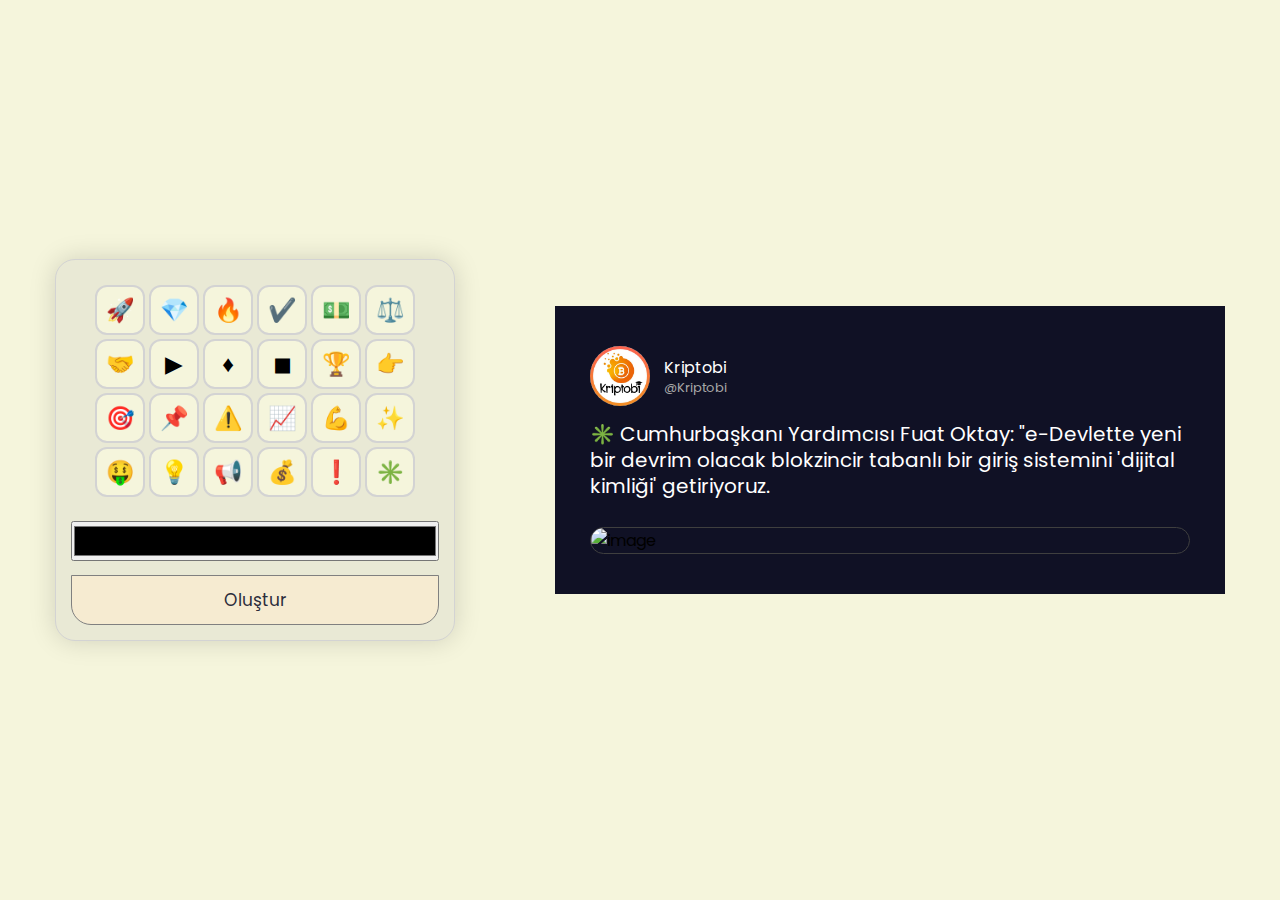
==== index.html @ 552414d1 "Add files via upload" ====
<!DOCTYPE html>
<html lang="tr-TR">
  <head>
        <meta name="viewport" content="width=device-width, initial-scale=1.0">
        <title>Tweet Gönderi Oluşturucu</title>
        <link rel="stylesheet" href="doc/style.css">
        <script src="https://html2canvas.hertzen.com/dist/html2canvas.js"></script>
    </head>
    <body>
        
        <div class="wrapper">
            <div class="left">

                <!--
                    <label id="fileLabel" style="display:none" for="file">Dosya Yükle</label>
                    <textarea id="content" placeholder="İçerik" oninput="changeContent()"></textarea>
                    <div class="themes">
                        <button class="thmBtn" style="--bg: #181c24" onclick="setTheme(this,'#181c24')"></button>
                        <button class="thmBtn active" style="--bg: #101125" onclick="setTheme(this,'#101125')"></button>
                        <button class="thmBtn" style="--bg: #1e2629" onclick="setTheme(this,'#1e2629')"></button>
                        <button class="thmBtn" style="--bg: #101731" onclick="setTheme(this,'#101731')"></button>
                    </div>
                -->

                
                <div class="emojiContainer">
                    <button onclick="addEmoji(this)">🚀</button>
                    <button onclick="addEmoji(this)">💎</button>
                    <button onclick="addEmoji(this)">🔥</button>
                    <button onclick="addEmoji(this)">✔️</button>
                    <button onclick="addEmoji(this)">💵</button>
                    <button onclick="addEmoji(this)">⚖️</button>
                    <button onclick="addEmoji(this)">🤝</button>
                    <button onclick="addEmoji(this)">▶</button>
                    <button onclick="addEmoji(this)">♦</button>
                    <button onclick="addEmoji(this)">◼</button>
                    <button onclick="addEmoji(this)">🏆</button>
                    <button onclick="addEmoji(this)">👉</button>
                    <button onclick="addEmoji(this)">🎯</button>
                    <button onclick="addEmoji(this)">📌</button>
                    <button onclick="addEmoji(this)">⚠️</button>
                    <button onclick="addEmoji(this)">📈</button>
                    <button onclick="addEmoji(this)">💪</button>
                    <button onclick="addEmoji(this)">✨</button>
                    <button onclick="addEmoji(this)">🤑</button>
                    <button onclick="addEmoji(this)">💡</button>
                    <button onclick="addEmoji(this)">📢</button>
                    <button onclick="addEmoji(this)">💰</button>
                    <button onclick="addEmoji(this)">❗</button>
                    <button onclick="addEmoji(this)">✳️</button>
                </div>
                <input type="color" id="textClr" oninput="changeTextColor()" />
                <input type="file" id="file" onChange="changeImage(this)">
                <button id="genrate" onclick="generate()">Oluştur</button>
            </div>

            <div class="right">
                <div class="head">
                    <div class="top">
                        <img src="" id="logo" alt="logo" crossorigin="anonymous">
                        <div>
                            <span>Kriptobi</span>
                            <span>@Kriptobi</span>
                        </div>
                    </div>
                </div>

                <span id="icerik" contenteditable>
                    ✳️ Cumhurbaşkanı Yardımcısı Fuat Oktay: "e-Devlette yeni bir devrim olacak blokzincir tabanlı bir giriş sistemini 'dijital kimliği' getiriyoruz.
                </span>

                <img 
                    src="https://fastly.picsum.photos/id/122/4147/2756.jpg?hmac=-B_1uAvYufznhjeA9xSSAJjqt07XrVzDWCf5VDNX0pQ" 
                    alt="image" 
                    id="image" 
                    crossorigin="anonymous"
                    onclick="file.click()"
                />

            </div>
        </div>



        <script src="doc/script.js"></script>
    </body>
</html>
---- doc/style.css ----
@import url('https://fonts.googleapis.com/css2?family=Poppins:wght@400;500;600;700;800;900;1000&display=swap');
*{box-sizing: border-box; font-family: 'Poppins',sans-serif; padding: 0; margin: 0;}
:root{--theme: #101125;}
body{
    background: beige;
    display: flex;
    justify-content: center;
    align-items: center;
    height: 100vh;
    width: 100vw;
}

.wrapper{
    display: flex;
    justify-content: center;
    align-items: center;
    width: 100%;
    height: 100%;
    gap: 100px;
}

.left{
    display: flex;
    flex-direction: column;
    gap: 14px;
    width: 400px;
    padding: 15px 15px;
    background: #e9e9d5;
    border: 1px solid lightgray;
    border-radius: 20px;
    box-shadow: 0 0 27px rgba(0, 0, 0, 0.15);
}

.left textarea{
    padding: 15px;
    resize: none;
    background-color: rgba(255, 235, 205, 0.568);
    outline: none;
    transition: 0.25s ease;
    color: #2f2a38;
    border-radius: 20px 20px 0 0;
    height: 200px;
    width: 100%;
}

.left #file{display: none;}

.left #fileLabel{
    width: 100%;
    height: 50px;
    background: rgba(255, 235, 205, 0.568);
    color: #2c2d3b;
    cursor: pointer;
    display: flex;
    justify-content: center;
    align-items: center;
    border-radius: 20px;
    border: 1px solid gray;
    transition: 0.25s ease;
}
.left #fileLabel:hover{
    background: rgba(0, 0, 0, 0.025);
}

.left .themes{
    display: flex;
    flex-direction: row;
    gap: 10px;
    width: 100%;
    position: relative;
}
.themes::before{
    content: "Tema";
    position: absolute;
    top: -8px;
    left: 0; right: 0;
    margin: auto;
    color: #575757;
    font-size: 15px;
}

.thmBtn{
    margin-top: 20px;
    width: 92.5px;
    height: 45px;
    border-radius: 35px;
    transition: 0.25s ease;
    background: var(--bg);
    cursor: pointer;
}

.active{outline: 2px solid red;}

.left #genrate{
    width: 100%;
    height: 50px;
    background: rgba(255, 235, 205, 0.568);
    color: #2c2d3b;
    border-radius: 0 0 20px 20px;
    border: 1px solid gray;
    transition: 0.25s ease;
    cursor: pointer;
    font-size: 17px;
    font-weight: 400;
}
.left #genrate:hover{
    background: rgba(0, 0, 0, 0.025);
}

.left input[type="color"]{
    width: 100%;
    height: 40px;
}

.emojiContainer{
    display: flex;
    width: 100%;
    padding: 10px;
    gap: 4px;
    justify-content: center;
    align-items: center;
    flex-wrap: wrap;
}
.emojiContainer button{
    border: 2px solid lightgray;
    width: 50px;
    height: 50px;
    border-radius: 12px;
    outline: none;
    cursor: pointer;
    transition: 0.2s;
    font-size: 23px;
    background: beige;
}
.emojiContainer button:hover{
    background: #f0f0db;
}





.right{
    min-width: 670px;
    max-width: 670px;/*
    min-height: 670px;
    max-height: 670px;*/
    background-color: var(--theme);
    padding: 40px 35px;
    display: flex;
    flex-direction: column;
    gap: 15px;
    justify-content: center;
    align-items: center;
}

.head{
    width: 100%;
}

.top{
    float: left;
    display: flex;
    flex-direction: row;
    gap: 14px;
    justify-content: center;
    align-items: center;
}
.top div{
    display: flex;
    flex-direction: column;
    gap: 0;
    color: #fff;
}
.top div span:nth-child(2){
    color: #a8a8a8;
    font-size: 13px;
    margin-top: -2px;
}

#logo{
    border-radius: 50%;
    width: 60px;
    height: 60px;
}

#icerik{
    color: #ffffff;
    font-size: 1.25rem;
    line-height: 1.625rem;
    float: left;
    width: 100%;
    left: 0;
    text-align: left;
    outline: none;
}

#image{
    max-height: 350px;
    width: 600px;
    border-radius: 20px;
    border: 1px solid #3f3f3f;
    margin-top: 13px;
    cursor: pointer;
}




/* during sc*/

.wrapper .right-sc{/*
    min-height: 1080px;
    max-height: 1080px;*/
    min-width: 1080px;
    max-width: 1080px;
    padding: 50px 58px;
    gap: 25px;
}

.wrapper .right-sc .top{
    gap: 20px;
    scale: 1.15;
}

.wrapper .right-sc .top div{
    font-size: 28px;
}
.wrapper .right-sc .top div span:nth-child(2){
    font-size: 19px;
    margin-top: -3px;
}

.wrapper .right-sc #logo{
    width: 96px;
    height: 96px;
}

.wrapper .right-sc #icerik{
    font-size: 42px; /*31px*/
    line-height: 49px; /*41px*/
    margin-top: 10px;
}

.wrapper .right-sc #image{
    margin-top: 25px;
    max-height: 610px;
    width: 970px;
}


@media screen and (max-width: 700px) {
    .wrapper{
        flex-direction: column;
        justify-content: flex-start;
        gap: 40px;
        padding: 10px 7px 0 7px;
    }

    .left{
        width: 100%;
    }
    .right{
        min-width: 100%;
        max-width: 100%;
    }
    .right #image{
        width: 100%;
    }
}
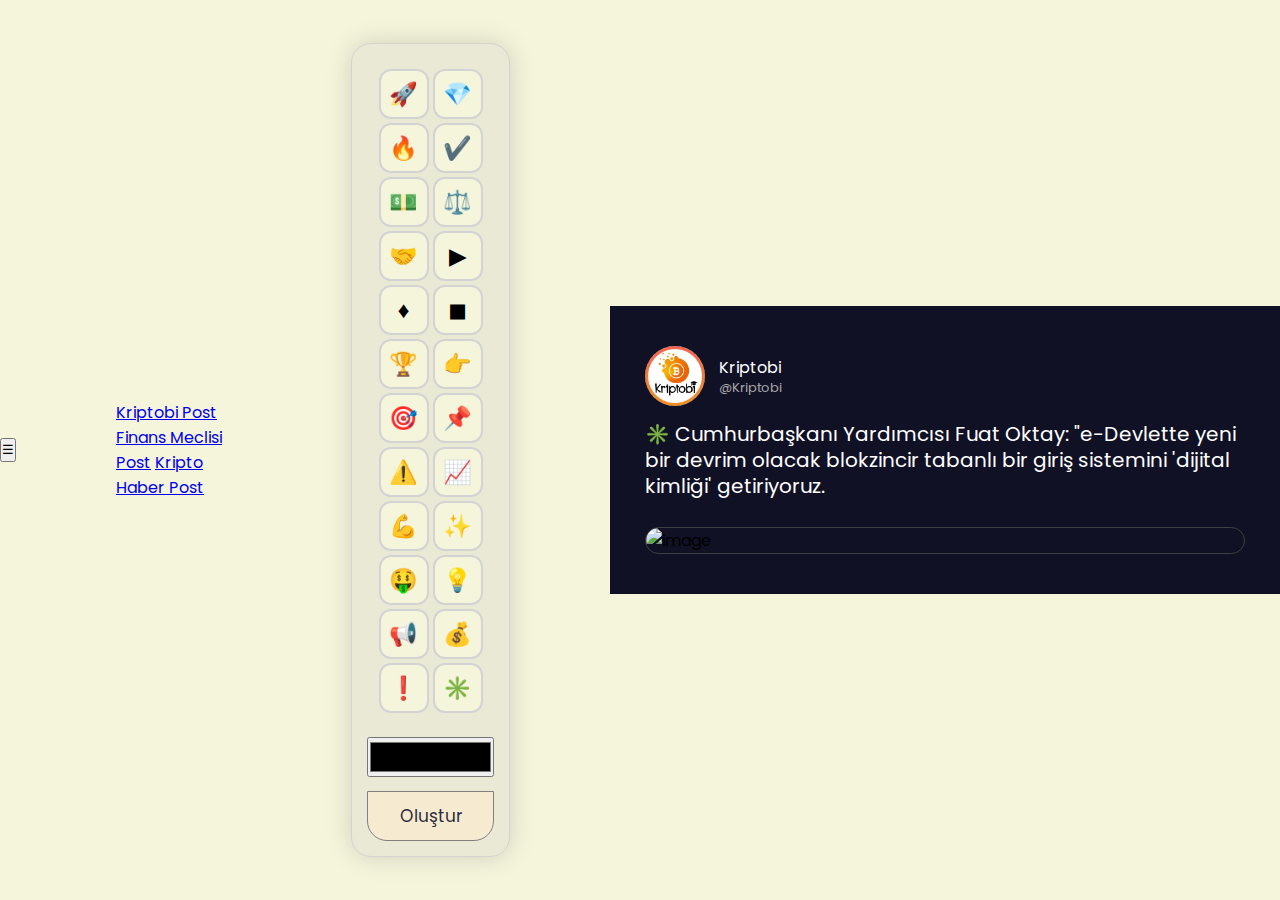
==== commit a64762d1: "Adding Navbar" ====
--- a/index.html
+++ b/index.html
@@ -9,19 +9,20 @@
     <body>
         
         <div class="wrapper">
+            
+            <button 
+                class="nav-toggle" 
+                onclick="toggleNavBar()"
+            >
+                ☰
+            </button>
+            <div class="navbar">
+                <a href="#" class="current-link">Kriptobi Post</a>
+                <a href="./fm-clone/">Finans Meclisi Post</a>
+                <a href="./kh-clone/">Kripto Haber Post</a>
+            </div>
+
             <div class="left">
-
-                <!--
-                    <label id="fileLabel" style="display:none" for="file">Dosya Yükle</label>
-                    <textarea id="content" placeholder="İçerik" oninput="changeContent()"></textarea>
-                    <div class="themes">
-                        <button class="thmBtn" style="--bg: #181c24" onclick="setTheme(this,'#181c24')"></button>
-                        <button class="thmBtn active" style="--bg: #101125" onclick="setTheme(this,'#101125')"></button>
-                        <button class="thmBtn" style="--bg: #1e2629" onclick="setTheme(this,'#1e2629')"></button>
-                        <button class="thmBtn" style="--bg: #101731" onclick="setTheme(this,'#101731')"></button>
-                    </div>
-                -->
-
                 
                 <div class="emojiContainer">
                     <button onclick="addEmoji(this)">🚀</button>
@@ -84,4 +85,4 @@
 
         <script src="doc/script.js"></script>
     </body>
-</html>+</html>
--- a/doc/style.css
+++ b/doc/style.css
@@ -267,4 +267,4 @@
     .right #image{
         width: 100%;
     }
-}+}
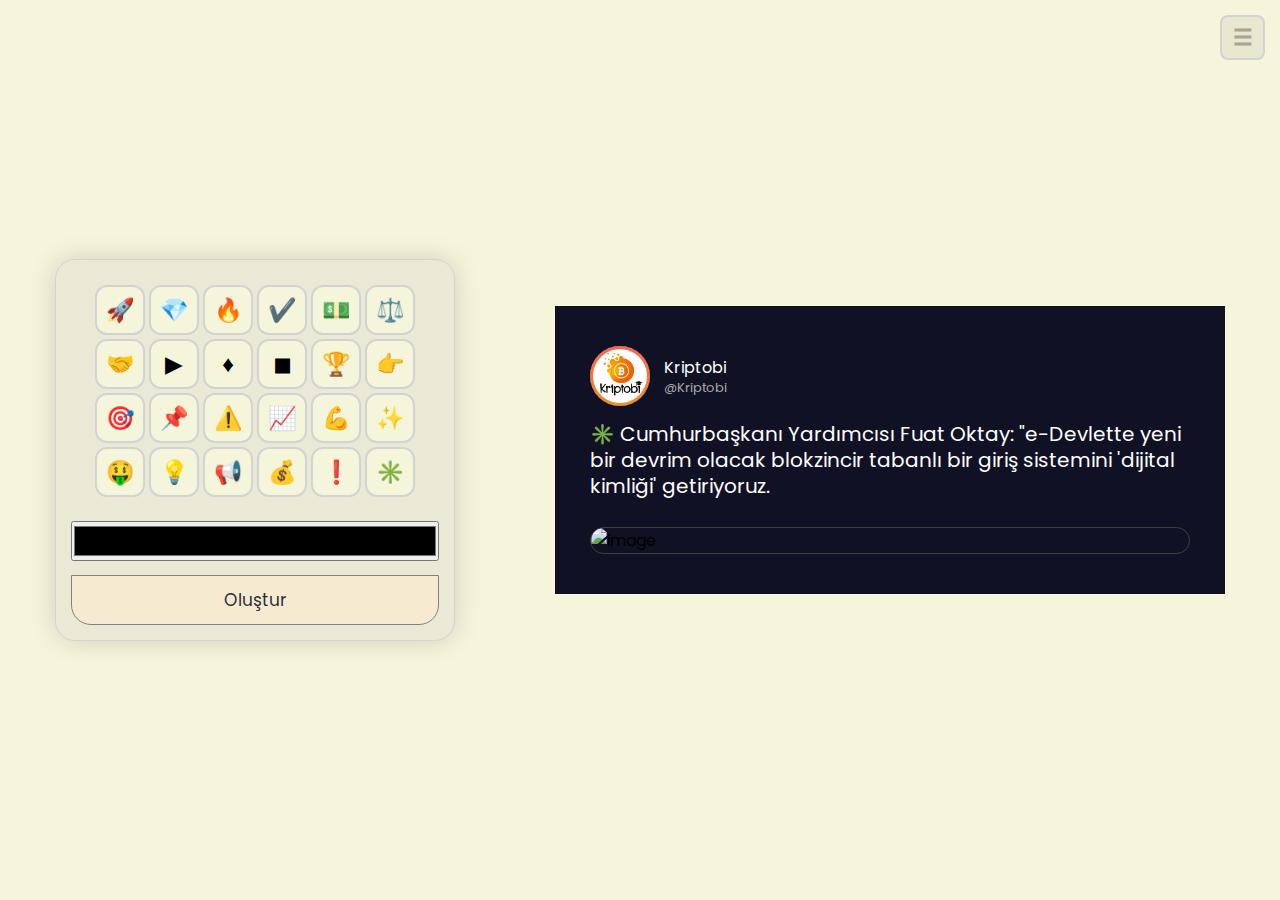
==== commit 795fef82: "Updated Project" ====
--- a/index.html
+++ b/index.html
@@ -23,6 +23,19 @@
             </div>
 
             <div class="left">
+
+                <!--
+                    <label id="fileLabel" style="display:none" for="file">Dosya Yükle</label>
+                    <textarea id="content" placeholder="İçerik" oninput="changeContent()"></textarea>
+                    <div class="themes">
+                        <button class="thmBtn" style="--bg: #181c24" onclick="setTheme(this,'#181c24')"></button>
+                        <button class="thmBtn active" style="--bg: #101125" onclick="setTheme(this,'#101125')"></button>
+                        <button class="thmBtn" style="--bg: #1e2629" onclick="setTheme(this,'#1e2629')"></button>
+                        <button class="thmBtn" style="--bg: #101731" onclick="setTheme(this,'#101731')"></button>
+                    </div>
+                -->
+
+
                 
                 <div class="emojiContainer">
                     <button onclick="addEmoji(this)">🚀</button>
@@ -83,6 +96,7 @@
 
 
 
+        <script src="doc/commonScript.js"></script>
         <script src="doc/script.js"></script>
     </body>
-</html>
+</html>--- a/doc/style.css
+++ b/doc/style.css
@@ -14,6 +14,7 @@
     display: flex;
     justify-content: center;
     align-items: center;
+    position: relative;
     width: 100%;
     height: 100%;
     gap: 100px;
@@ -29,6 +30,53 @@
     border: 1px solid lightgray;
     border-radius: 20px;
     box-shadow: 0 0 27px rgba(0, 0, 0, 0.15);
+}
+
+
+.nav-toggle{
+    position: absolute;
+    right: 15px;
+    top: 15px;
+    margin: auto;
+    width: 45px;
+    height: 45px;
+    font-size: 22px;
+    font-weight: bold;
+    border-radius: 8px;
+    border: 2px solid lightgray;
+    cursor: pointer;
+    background: rgba(0, 0, 0, 0.05);
+    color: #aca394;
+    z-index: 9;
+}
+.navbar{
+    position: absolute;
+    left: 0; top: 0;
+    transform: translateX(-100%);
+    width: 275px;
+    height: 100vh;
+    transition: 0.2s ease;
+    display: flex;
+    flex-direction: column;
+    background: rgba(0, 0, 0, 0.4);
+    backdrop-filter: blur(8px);
+    padding: 30px 0;
+    background-image: url("data:image/svg+xml,%3Csvg xmlns='http://www.w3.org/2000/svg' width='449' height='449' viewBox='0 0 800 800'%3E%3Cg fill='none' stroke='%233A434145' stroke-width='1'%3E%3Cpath d='M769 229L1037 260.9M927 880L731 737 520 660 309 538 40 599 295 764 126.5 879.5 40 599-197 493 102 382-31 229 126.5 79.5-69-63'/%3E%3Cpath d='M-31 229L237 261 390 382 603 493 308.5 537.5 101.5 381.5M370 905L295 764'/%3E%3Cpath d='M520 660L578 842 731 737 840 599 603 493 520 660 295 764 309 538 390 382 539 269 769 229 577.5 41.5 370 105 295 -36 126.5 79.5 237 261 102 382 40 599 -69 737 127 880'/%3E%3Cpath d='M520-140L578.5 42.5 731-63M603 493L539 269 237 261 370 105M902 382L539 269M390 382L102 382'/%3E%3Cpath d='M-222 42L126.5 79.5 370 105 539 269 577.5 41.5 927 80 769 229 902 382 603 493 731 737M295-36L577.5 41.5M578 842L295 764M40-201L127 80M102 382L-261 269'/%3E%3C/g%3E%3Cg fill='%2331333645'%3E%3Ccircle cx='769' cy='229' r='5'/%3E%3Ccircle cx='539' cy='269' r='5'/%3E%3Ccircle cx='603' cy='493' r='5'/%3E%3Ccircle cx='731' cy='737' r='5'/%3E%3Ccircle cx='520' cy='660' r='5'/%3E%3Ccircle cx='309' cy='538' r='5'/%3E%3Ccircle cx='295' cy='764' r='5'/%3E%3Ccircle cx='40' cy='599' r='5'/%3E%3Ccircle cx='102' cy='382' r='5'/%3E%3Ccircle cx='127' cy='80' r='5'/%3E%3Ccircle cx='370' cy='105' r='5'/%3E%3Ccircle cx='578' cy='42' r='5'/%3E%3Ccircle cx='237' cy='261' r='5'/%3E%3Ccircle cx='390' cy='382' r='5'/%3E%3C/g%3E%3C/svg%3E");
+}
+.navbar a{
+    text-decoration: none;
+    color: white;
+    width: 100%;
+    font-size: 21px;
+    padding: 10px 4px 10px 10px;
+    background: rgba(0, 0, 0, 0.15);
+    border-bottom: 1px solid #b3b3b3;
+}
+.navbar .current-link{
+    color: orange;
+}
+.wrapper .activeBar{
+    transform: translateX(0);
 }
 
 .left textarea{
@@ -207,6 +255,7 @@
 
 
 
+
 /* during sc*/
 
 .wrapper .right-sc{/*
@@ -248,13 +297,20 @@
     width: 970px;
 }
 
+.wrapper .right-sc .fm-rt-bsp{
+    margin-left: -13px;
+}
+
+
+
+/* media */
 
 @media screen and (max-width: 700px) {
     .wrapper{
         flex-direction: column;
         justify-content: flex-start;
         gap: 40px;
-        padding: 10px 7px 0 7px;
+        padding: 80px 7px 0 7px;
     }
 
     .left{
@@ -267,4 +323,4 @@
     .right #image{
         width: 100%;
     }
-}
+}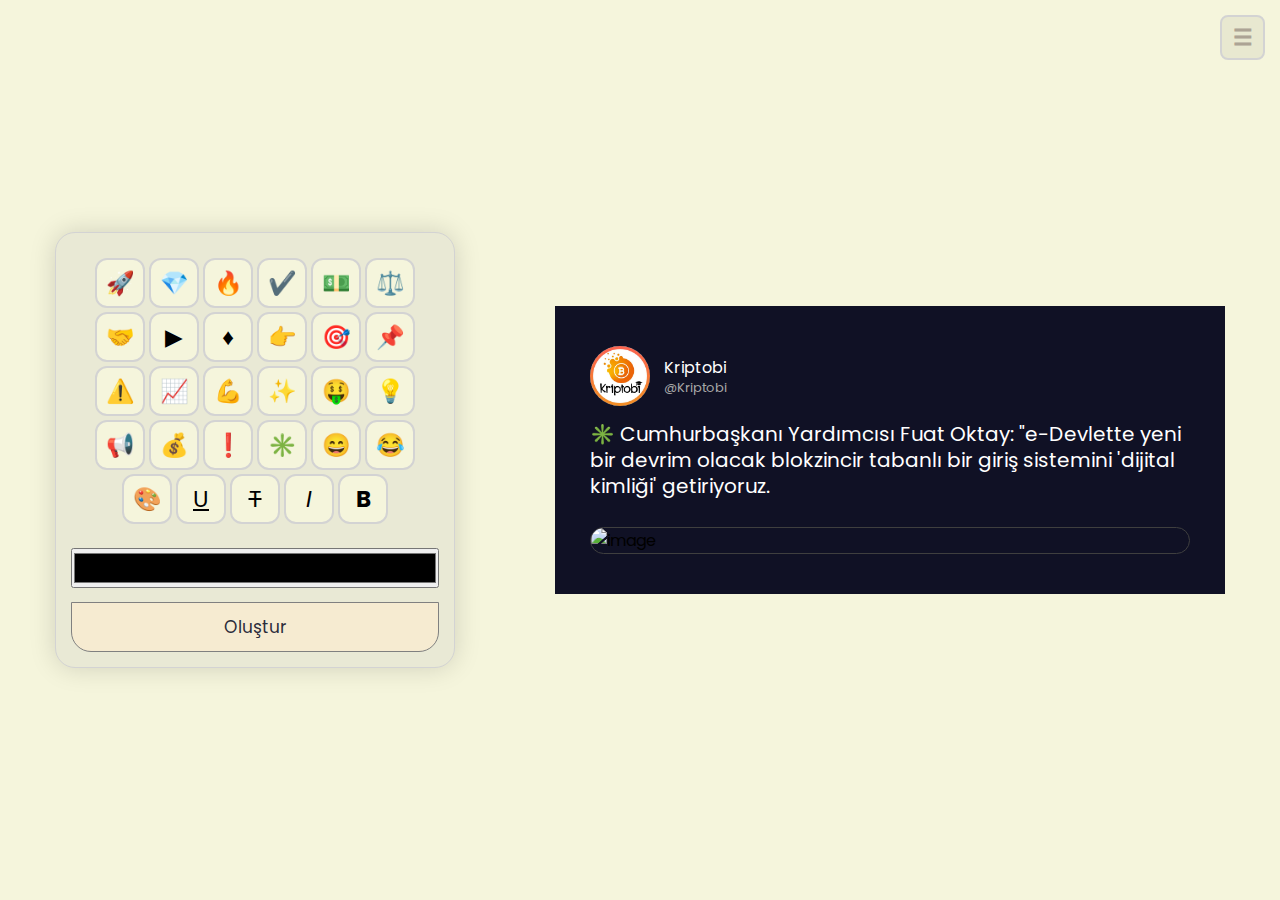
==== commit 5ea7f000: "Update version" ====
--- a/index.html
+++ b/index.html
@@ -23,19 +23,6 @@
             </div>
 
             <div class="left">
-
-                <!--
-                    <label id="fileLabel" style="display:none" for="file">Dosya Yükle</label>
-                    <textarea id="content" placeholder="İçerik" oninput="changeContent()"></textarea>
-                    <div class="themes">
-                        <button class="thmBtn" style="--bg: #181c24" onclick="setTheme(this,'#181c24')"></button>
-                        <button class="thmBtn active" style="--bg: #101125" onclick="setTheme(this,'#101125')"></button>
-                        <button class="thmBtn" style="--bg: #1e2629" onclick="setTheme(this,'#1e2629')"></button>
-                        <button class="thmBtn" style="--bg: #101731" onclick="setTheme(this,'#101731')"></button>
-                    </div>
-                -->
-
-
                 
                 <div class="emojiContainer">
                     <button onclick="addEmoji(this)">🚀</button>
@@ -47,8 +34,6 @@
                     <button onclick="addEmoji(this)">🤝</button>
                     <button onclick="addEmoji(this)">▶</button>
                     <button onclick="addEmoji(this)">♦</button>
-                    <button onclick="addEmoji(this)">◼</button>
-                    <button onclick="addEmoji(this)">🏆</button>
                     <button onclick="addEmoji(this)">👉</button>
                     <button onclick="addEmoji(this)">🎯</button>
                     <button onclick="addEmoji(this)">📌</button>
@@ -62,6 +47,14 @@
                     <button onclick="addEmoji(this)">💰</button>
                     <button onclick="addEmoji(this)">❗</button>
                     <button onclick="addEmoji(this)">✳️</button>
+		                <button onclick="addEmoji(this)">😄</button>
+                    <button onclick="addEmoji(this)">😂</button>
+
+		                <button onclick="document.execCommand('hiliteColor',false,colorInput.value)">🎨</button>
+		                <button onclick="document.execCommand('underline')"><u>U</u></button>
+		                <button onclick="document.execCommand('strikeThrough')"><s>T</s></button>
+		                <button onclick="document.execCommand('italic')"><i>I</i></button>
+		                <button onclick="document.execCommand('bold')"><b>B</b></button>
                 </div>
                 <input type="color" id="textClr" oninput="changeTextColor()" />
                 <input type="file" id="file" onChange="changeImage(this)">
@@ -99,4 +92,4 @@
         <script src="doc/commonScript.js"></script>
         <script src="doc/script.js"></script>
     </body>
-</html>+</html>
--- a/doc/style.css
+++ b/doc/style.css
@@ -79,65 +79,7 @@
     transform: translateX(0);
 }
 
-.left textarea{
-    padding: 15px;
-    resize: none;
-    background-color: rgba(255, 235, 205, 0.568);
-    outline: none;
-    transition: 0.25s ease;
-    color: #2f2a38;
-    border-radius: 20px 20px 0 0;
-    height: 200px;
-    width: 100%;
-}
-
 .left #file{display: none;}
-
-.left #fileLabel{
-    width: 100%;
-    height: 50px;
-    background: rgba(255, 235, 205, 0.568);
-    color: #2c2d3b;
-    cursor: pointer;
-    display: flex;
-    justify-content: center;
-    align-items: center;
-    border-radius: 20px;
-    border: 1px solid gray;
-    transition: 0.25s ease;
-}
-.left #fileLabel:hover{
-    background: rgba(0, 0, 0, 0.025);
-}
-
-.left .themes{
-    display: flex;
-    flex-direction: row;
-    gap: 10px;
-    width: 100%;
-    position: relative;
-}
-.themes::before{
-    content: "Tema";
-    position: absolute;
-    top: -8px;
-    left: 0; right: 0;
-    margin: auto;
-    color: #575757;
-    font-size: 15px;
-}
-
-.thmBtn{
-    margin-top: 20px;
-    width: 92.5px;
-    height: 45px;
-    border-radius: 35px;
-    transition: 0.25s ease;
-    background: var(--bg);
-    cursor: pointer;
-}
-
-.active{outline: 2px solid red;}
 
 .left #genrate{
     width: 100%;
@@ -323,4 +265,4 @@
     .right #image{
         width: 100%;
     }
-}+}
